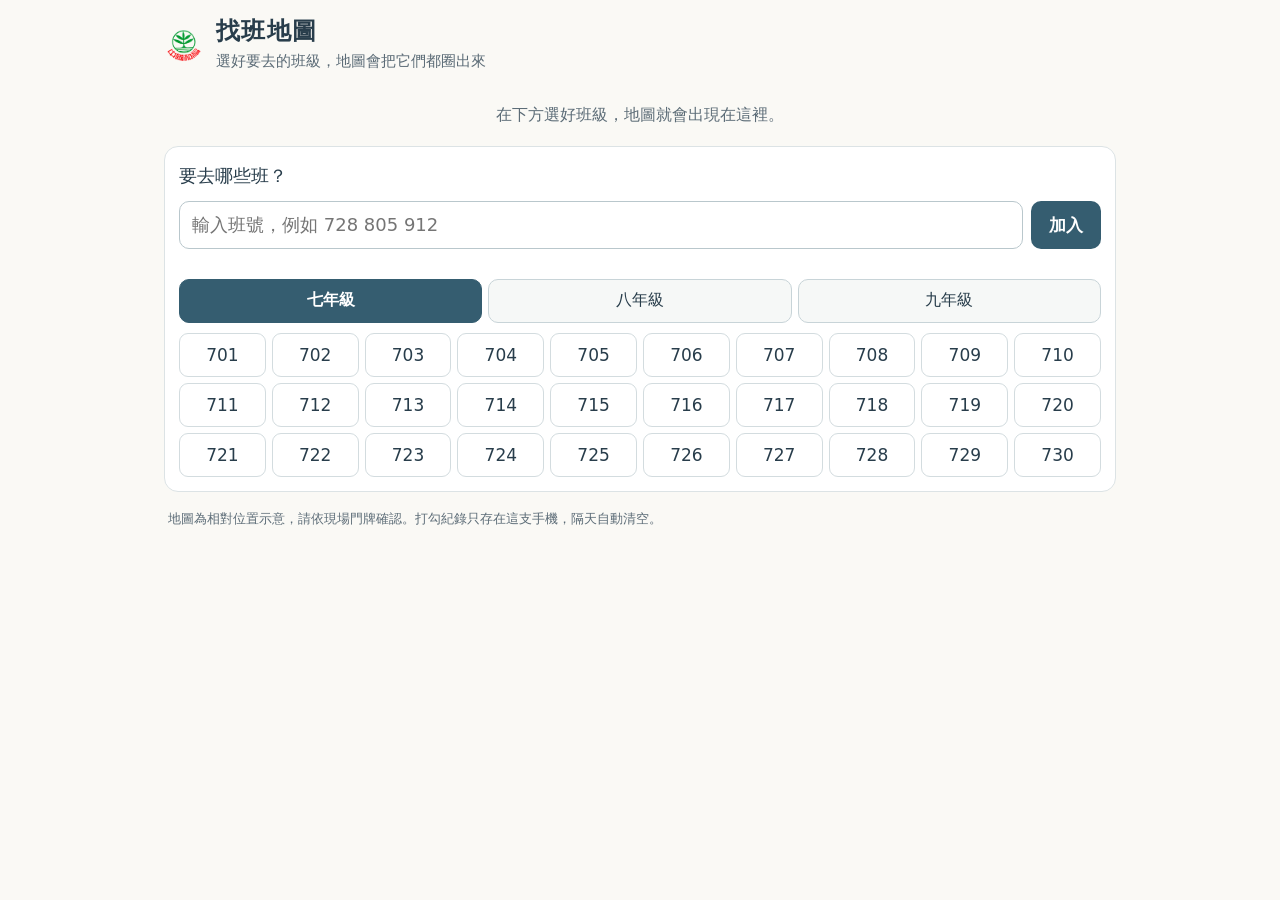
==== find.html @ 5dc1065a "Add files via upload" ====
<!doctype html>
<html lang="zh-Hant"><head><meta charset="utf-8"><meta name="viewport" content="width=device-width,initial-scale=1"><meta name="robots" content="noindex,nofollow"><title>找班地圖｜福和國中</title><link rel="stylesheet" href="style.css?v=find-v5-20261120"><link rel="stylesheet" href="find.css?v=find-v5-20261120"></head>
<body class="find-page">
<main>
<header class="find-header"><img src="assets/福和國中校徽.png" alt="" class="find-logo"><div><h1>找班地圖</h1><p>選好要去的班級，地圖會把它們都圈出來</p></div></header>



<section id="selected-panel" class="find-panel" aria-labelledby="selected-title" hidden>
 <div class="selected-head"><h2 id="selected-title" class="find-section-title">今天的班級</h2><span id="progress" class="progress"></span></div>
 <p class="hint">點班號可以打勾，去過的會變灰。</p>
 <div id="chips" class="chips"></div>
 <button type="button" id="clear-all" class="clear-all">全部清除</button>
</section>

<section id="maps" aria-label="班級位置地圖"></section>
<p id="empty" class="empty">在下方選好班級，地圖就會出現在這裡。</p>

<details id="picker" class="find-panel picker" open>
 <summary id="picker-summary" class="find-section-title">要去哪些班？</summary>
 <form id="class-form" class="class-form" autocomplete="off">
  <label for="class-input" class="sr-only">輸入班號</label>
  <input id="class-input" type="text" inputmode="numeric" placeholder="輸入班號，例如 728 805 912">
  <button type="submit">加入</button>
 </form>
 <p id="input-message" class="input-message" aria-live="polite"></p>
 <div class="grade-switch" role="tablist" aria-label="年級">
  <button type="button" data-grade="7" role="tab">七年級</button><button type="button" data-grade="8" role="tab">八年級</button><button type="button" data-grade="9" role="tab">九年級</button>
 </div>
 <div id="class-grid" class="class-grid"></div>
 <button type="button" id="done-picking" class="done-picking" hidden>完成，看地圖</button>
</details>
<p class="find-note">地圖為相對位置示意，請依現場門牌確認。打勾紀錄只存在這支手機，隔天自動清空。</p>
</main>
<script src="runtime/current.js?v=find-v5-20261120"></script>
<script src="assets/fonts/map-font.js?v=find-v5-20261120"></script>
<script src="map-theme.js?v=find-v5-20261120"></script>
<script src="map-view.js?v=find-v5-20261120"></script>
<script src="find.js?v=find-v5-20261120"></script>
</body></html>
---- style.css ----
:root{--ink:#283d4b;--muted:#5c6c77;--blue:#dfeaf0;--mint:#e2eee7;--lavender:#eeebf6;--paper:#faf9f5;--line:#dce3e5;--primary:#355d70;--green:#366454}*{box-sizing:border-box}[hidden]{display:none!important}body{margin:0;background:var(--paper);color:var(--ink);font:17px/1.65 system-ui,'Microsoft JhengHei',sans-serif}main{max-width:1400px;margin:auto;padding:0 32px}button,input,select{font:inherit}button{cursor:pointer;border:1px solid transparent;border-radius:12px;min-height:48px;padding:12px 20px;background:var(--primary);color:white;transition:background .15s,border-color .15s}button:hover{filter:brightness(.97)}button:focus-visible,input:focus-visible{outline:3px solid #678999;outline-offset:3px}button:disabled{opacity:.45;cursor:default}button:disabled:hover{filter:none}h1,h2,h3,p{margin-top:0}h2{font-size:1.4rem;line-height:1.4}h3{font-size:1.05rem}.site-header{display:flex;align-items:center;justify-content:space-between;gap:20px;padding:28px 0 24px;border-bottom:1px solid var(--line)}.school-brand{display:flex;align-items:center;gap:18px}.school-logo{width:58px;height:auto;object-fit:contain;flex:none;mix-blend-mode:multiply}.school-name{font-size:.85rem;letter-spacing:.1em;margin:0 0 3px;color:var(--muted)}h1{font-size:1.4rem;font-weight:650;letter-spacing:.06em;margin:0}.origin{display:flex;align-items:center;gap:9px;font-size:.85rem;margin:0;padding:9px 14px;border-radius:100px;background:var(--mint);white-space:nowrap}.origin-dot{width:7px;height:7px;background:#4b7664;border-radius:50%;flex:none}.notice{font-size:.78rem;color:#637079;padding:14px 0;margin:0}.notice span{display:inline-block;margin-right:8px;font-size:.73rem;border:1px solid #d8d4e3;border-radius:5px;padding:1px 7px;background:var(--lavender);color:#59556c}.panel{min-width:0;background:white;border:1px solid var(--line);border-radius:20px;padding:28px}.home-panel{max-width:980px;margin:20px auto 36px;padding:42px;background:transparent;border:none}.eyebrow{font-size:.82rem;letter-spacing:.15em;color:var(--green);font-weight:600;margin-bottom:12px}.home-panel h2{font-size:2.4rem;letter-spacing:.015em;margin-bottom:14px;font-weight:650}.intro{color:var(--muted);margin-bottom:32px;font-size:1rem}.type-options{display:grid;grid-template-columns:1fr 1fr;gap:22px}.type-card{text-align:left;display:flex;flex-direction:column;align-items:flex-start;border:1px solid #d0dfdf;border-radius:22px;padding:30px;color:var(--ink);min-height:280px;background:var(--blue)}.place-card{background:var(--mint);border-color:#d1e0d6}.card-icon{display:grid;place-items:center;width:58px;height:58px;background:#ffffff99;border-radius:16px;color:#365d70;margin-bottom:26px}.place-card .card-icon{color:#3d6957}.card-icon svg{width:38px;height:38px}.type-card strong{font-size:1.6rem;font-weight:650}.card-description{font-size:.9rem;color:#536773;margin-top:4px}.card-link{font-size:.9rem;color:#355668;margin-top:28px;display:flex;justify-content:space-between;align-items:center;width:100%;font-weight:600}.card-link span{font-size:1.4rem}.home-tip{font-size:.85rem;color:var(--muted);text-align:center;margin:24px 0 0}.secondary{background:#fff;color:var(--ink);border-color:var(--line);min-height:44px;padding:9px 16px;font-size:.9rem}.secondary:hover{background:#f1f5f6}#pick-screen{max-width:960px;margin:20px auto;padding:30px 36px}#back-types{margin-bottom:24px}#pick-title{font-size:1.7rem;margin-bottom:22px}.grade-tabs{display:flex;gap:8px;padding:6px;border-radius:14px;background:#f0f1f5;margin-bottom:26px}.grade-tabs button{flex:1;background:transparent;color:#56616f;min-width:0;border-radius:10px;padding:10px}.grade-tabs button[aria-pressed="true"]{background:white;color:#304e64;border-color:#d3dfe7;font-weight:650}label{display:block;font-size:.9rem;margin-bottom:8px;color:var(--muted)}input[type=search]{width:100%;padding:13px 16px;border:1px solid #cedadd;border-radius:12px;background:#fbfcfc;min-height:50px;color:var(--ink)}.destination-grid{display:grid;grid-template-columns:repeat(auto-fill,minmax(104px,1fr));gap:12px;margin:18px 0 28px}.destination-button{min-height:76px;padding:12px;background:#f6f8f9;color:#314d5d;border:1px solid #dce5e9;border-radius:14px;font-size:1.25rem;font-weight:550;overflow-wrap:anywhere}.destination-button:hover{background:#eaf1f4;border-color:#94b3c0}.destination-button[aria-pressed="true"]{background:#dcebe4;border-color:#618b79;outline:2px solid #a6c8b8;color:#234e3a}.place-grid{grid-template-columns:repeat(2,minmax(0,1fr))}.place-grid .destination-button{font-size:1rem;display:flex;align-items:center;gap:12px;text-align:left;font-weight:500;min-height:76px}.destination-icon{order:-1;display:grid;place-items:center;color:#536b83;background:#ebeaf5;border-radius:10px;min-width:38px;height:38px}.destination-icon svg{width:24px;height:24px}#destination-grid h3{color:var(--muted);margin:25px 0 5px;font-size:.9rem;letter-spacing:.08em}#selected-destination{font-weight:600;background:#f1f5f2;border-radius:12px;padding:14px 18px;margin:0 0 14px;color:#365a49}#go{width:100%;font-weight:600}.result-heading{display:flex;gap:20px;align-items:center;justify-content:space-between;margin:18px 0 22px}.result-heading .eyebrow{margin-bottom:6px}.result-heading h2{font-size:1.65rem;margin:0}.layout{display:grid;grid-template-columns:minmax(0,1fr) 280px;gap:20px;align-items:start}.map-panel{order:1;padding:24px}.directions-panel{order:2;padding:24px;font-size:.88rem}.directions-panel>h2{font-size:1.1rem}.directions-panel #steps h2{display:none}#steps ol{padding-left:22px;margin:0}#steps li{padding:0 0 14px 5px;color:#50616c}#steps li::marker{color:#537d74;font-weight:600}.note{color:var(--muted);font-size:.78rem;line-height:1.65}.site-footer{text-align:center;color:#7a858a;font-size:.76rem;letter-spacing:.08em;padding:36px 0 24px}#maps{min-width:0}#maps .map{position:relative;min-width:0;width:100%;aspect-ratio:5/4;overflow:hidden;border:1px solid var(--line);background:#fafbf8;border-radius:8px}#maps .map-stage{position:absolute;inset:0;transform-origin:center;user-select:none}#maps .map-stage img{width:100%;height:100%;display:block;object-fit:contain}#maps .map-stage svg{position:absolute;inset:0;width:100%;height:100%;pointer-events:none}#maps .map-toolbar{display:flex;gap:7px;align-items:center;flex-wrap:wrap;justify-content:flex-end;margin:0 0 14px}#maps .map-toolbar button{min-height:40px;padding:6px 12px;background:#f0f4f5;border-color:#dae3e6;color:#3c5968;font-size:.8rem}#maps .map-toolbar span{font-size:.78rem;color:var(--muted);min-width:42px;text-align:right}#maps .floor-tabs{display:flex;gap:8px;margin:0 0 16px;flex-wrap:wrap}#maps .floor-tabs button{padding:9px 20px;min-height:44px;background:var(--primary);color:white}#maps .floor-tabs button[aria-pressed="false"]{background:#eef2f6;color:#4b6071;border-color:#dce4ec}#maps .viewing-floor{font-weight:650;font-size:1rem;margin:0 0 12px}#maps .floor-panel>h3{display:none}#maps .map-start{font-size:.82rem;color:#326149;margin-bottom:8px}#maps .floor-panel>.note{margin-bottom:14px}#maps .next-floor{width:100%;margin-top:16px;background:#e2eee7;color:#285c47;border-color:#c4d9cd;font-weight:600}#maps .floor-panel[hidden]{display:none}#maps>section{max-width:100%}
@media(min-width:900px){body:has(#type-screen:not([hidden])) .school-logo{width:72px}body:has(#type-screen:not([hidden])) .site-header{padding-top:32px}}
@media(max-width:900px){main{padding:0 20px}.layout{grid-template-columns:1fr}.map-panel{order:1}.directions-panel{order:2}.home-panel{padding:32px 16px}.home-panel h2{font-size:2rem}.type-card{padding:24px;min-height:255px}.school-name{font-size:.75rem;letter-spacing:.03em}.site-header{gap:14px}.origin{font-size:.75rem;padding:8px 10px}.school-brand{gap:12px}}
@media(max-width:580px){body{font-size:16px}main{padding:0 16px}.site-header{padding:20px 0 16px;flex-wrap:wrap;gap:14px}.school-logo{width:48px}h1{font-size:1.22rem;letter-spacing:.04em}.origin{margin-left:60px;padding:5px 10px}.notice{font-size:.72rem;padding:12px 0}.home-panel{margin:14px 0;padding:20px 0}.home-panel h2{font-size:1.8rem}.intro{font-size:.9rem;margin-bottom:24px}.type-options{grid-template-columns:1fr;gap:16px}.type-card{min-height:180px;padding:24px;position:relative;padding-left:96px;justify-content:center}.card-icon{position:absolute;left:24px;top:27px;width:48px;height:48px;margin:0}.card-icon svg{width:30px;height:30px}.type-card strong{font-size:1.4rem}.card-description{font-size:.85rem}.card-link{margin-top:16px;font-size:.85rem}.home-tip{text-align:left;font-size:.78rem}.panel{padding:20px;border-radius:16px}#pick-screen{padding:20px;margin:8px 0}#pick-title{font-size:1.4rem}.destination-grid{grid-template-columns:repeat(3,minmax(0,1fr));gap:10px}.destination-button{min-height:65px;font-size:1.2rem;padding:8px}.place-grid{grid-template-columns:1fr}.place-grid .destination-button{font-size:1rem;padding:14px}.result-heading{align-items:flex-start;gap:14px;flex-direction:column;margin:12px 0 20px}.result-heading h2{font-size:1.4rem}.map-panel{padding:14px}.map-panel>h2{font-size:1.1rem}#maps .map-toolbar{justify-content:flex-start}#maps .floor-tabs button{padding:8px 18px}#maps .map-start{font-size:.78rem}#maps .floor-panel>.note{font-size:.72rem}.directions-panel{padding:20px}.site-footer{padding-top:28px}.grade-tabs button{padding:10px 6px;font-size:.95rem}#selected-destination{font-size:.95rem;padding:12px}.secondary{font-size:.85rem}}
@media(prefers-reduced-motion:reduce){*{transition:none!important}}
.school-logo{mix-blend-mode:normal}
---- find.css ----
/* 找班地圖（find.html）專用樣式 */
.find-page main{max-width:980px;margin:0 auto;padding:0 14px 32px}
.sr-only{position:absolute;width:1px;height:1px;overflow:hidden;clip:rect(0 0 0 0);white-space:nowrap}
.find-header{display:flex;align-items:center;gap:12px;padding:16px 0 10px}
.find-logo{width:40px;height:auto}
.find-header h1{margin:0;font-size:24px;line-height:1.3;color:var(--ink)}
.find-header p{margin:2px 0 0;font-size:15px;color:var(--muted)}
.find-panel{background:#fff;border:1px solid var(--line);border-radius:14px;padding:14px;margin:10px 0}
.find-section-title{margin:0 0 10px;font-size:18px;color:var(--ink)}
.class-form{display:flex;gap:8px}
.class-form input{flex:1;min-width:0;min-height:48px;padding:8px 12px;border:1.5px solid #b9c7cc;border-radius:10px;font-size:18px;color:var(--ink);background:#fff}
.class-form input:focus{outline:3px solid #bcd7e4;border-color:var(--primary)}
.class-form button{min-height:48px;padding:0 18px;border:none;border-radius:10px;background:var(--primary);color:#fff;font-size:17px;font-weight:600}
.input-message{min-height:1.4em;margin:6px 2px 4px;font-size:14px;color:#a33c2f}
.grade-switch{display:flex;gap:6px;margin:4px 0 10px}
.grade-switch button{flex:1;min-width:0;padding:0 4px;min-height:44px;border:1.5px solid #c8d4d8;border-radius:10px;background:#f6f8f7;color:var(--ink);font-size:16px}
.grade-switch button.is-active{background:var(--primary);border-color:var(--primary);color:#fff;font-weight:600}
.class-grid{display:grid;grid-template-columns:repeat(6,minmax(0,1fr));gap:6px}
.class-grid button{min-width:0;padding:0;min-height:44px;border:1.5px solid #d3dcdf;border-radius:9px;background:#fff;color:var(--ink);font-size:17px;font-variant-numeric:tabular-nums}
.class-grid button[aria-pressed="true"]{background:#c9473b;border-color:#c9473b;color:#fff;font-weight:700}
@media(min-width:700px){.class-grid{grid-template-columns:repeat(10,minmax(0,1fr))}}
.selected-head{display:flex;align-items:baseline;justify-content:space-between;gap:10px}
.selected-head .find-section-title{margin:0}
.progress{font-size:16px;font-weight:600;color:var(--green)}
.hint{margin:4px 0 10px;font-size:14px;color:var(--muted)}
.chips{display:flex;flex-wrap:wrap;gap:8px}
.chip{display:inline-flex;align-items:stretch;border:1.5px solid #c9473b;border-radius:999px;background:#fff4f2;overflow:hidden}
.chip-main{min-width:0;display:inline-flex;align-items:center;gap:6px;min-height:44px;padding:0 6px 0 12px;border:none;background:none;color:var(--ink);font-size:18px}
.chip-check{display:inline-grid;place-items:center;width:22px;height:22px;border:2px solid #c9473b;border-radius:6px;font-size:15px;font-weight:700;color:#fff}
.chip-name{font-weight:700;font-variant-numeric:tabular-nums}
.chip-floor{font-size:14px;color:var(--muted)}
.chip-remove{min-width:40px;padding:0;border:none;border-left:1px solid #f0c9c3;background:none;color:#8a5b55;font-size:20px}
.chip.is-visited{border-color:#b8c2c5;background:#eef1f1}
.chip.is-visited .chip-check{background:#6f8a7c;border-color:#6f8a7c}
.chip.is-visited .chip-name{color:#7b878c;text-decoration:line-through}
.chip.is-visited .chip-remove{border-left-color:#d6dcde}
.clear-all{margin-top:12px;min-height:40px;padding:0 14px;border:1px solid #c8d4d8;border-radius:9px;background:#fff;color:var(--muted);font-size:15px}
.floor-card{background:#fff;border:1px solid var(--line);border-radius:14px;padding:12px 10px;margin:12px 0}
.floor-head{display:flex;align-items:baseline;gap:12px;margin:0 2px 8px}
.floor-head h2{margin:0;font-size:26px;color:var(--primary);line-height:1}
.floor-list{margin:0;font-size:17px;font-weight:600;color:#c9473b;font-variant-numeric:tabular-nums}
#maps .map{touch-action:pan-y}
#maps .map-stage svg .find-mark{pointer-events:auto;cursor:pointer}
.find-ring{fill:rgba(201,71,59,.16);stroke:#c9473b;stroke-width:5}
.find-leader{stroke:#c9473b;stroke-width:3}
.find-badge{fill:#c9473b;stroke:#fff;stroke-width:3}
.find-badge-text{fill:#fff;font-size:28px;font-weight:700;font-family:system-ui,-apple-system,"PingFang TC","Microsoft JhengHei",sans-serif;pointer-events:none}
.find-mark.is-visited .find-ring{fill:rgba(111,138,124,.14);stroke:#8a9a92}
.find-mark.is-visited .find-leader{stroke:#8a9a92}
.find-mark.is-visited .find-badge{fill:#8a9a92}
.map-reset{position:absolute;right:8px;top:8px;z-index:2;min-height:40px;padding:0 14px;border:none;border-radius:999px;background:rgba(53,93,112,.9);color:#fff;font-size:15px;font-weight:600}
.empty{margin:18px 4px;font-size:16px;color:var(--muted);text-align:center}
.find-note{margin:16px 4px 0;font-size:13px;color:var(--muted)}
.picker>summary{list-style:none;cursor:pointer;margin:0}
.picker>summary::-webkit-details-marker{display:none}
.picker[open]>summary{margin-bottom:10px}
.picker.is-compact>summary{display:flex;align-items:center;justify-content:center;min-height:48px;margin:-2px 0;color:var(--primary);font-size:18px}
.picker.is-compact[open]>summary{justify-content:flex-start;margin-bottom:10px}
#maps:empty{display:none}
.done-picking{display:block;width:100%;min-height:52px;margin-top:14px;border:none;border-radius:12px;background:#2f6b55;color:#fff;font-size:18px;font-weight:600}
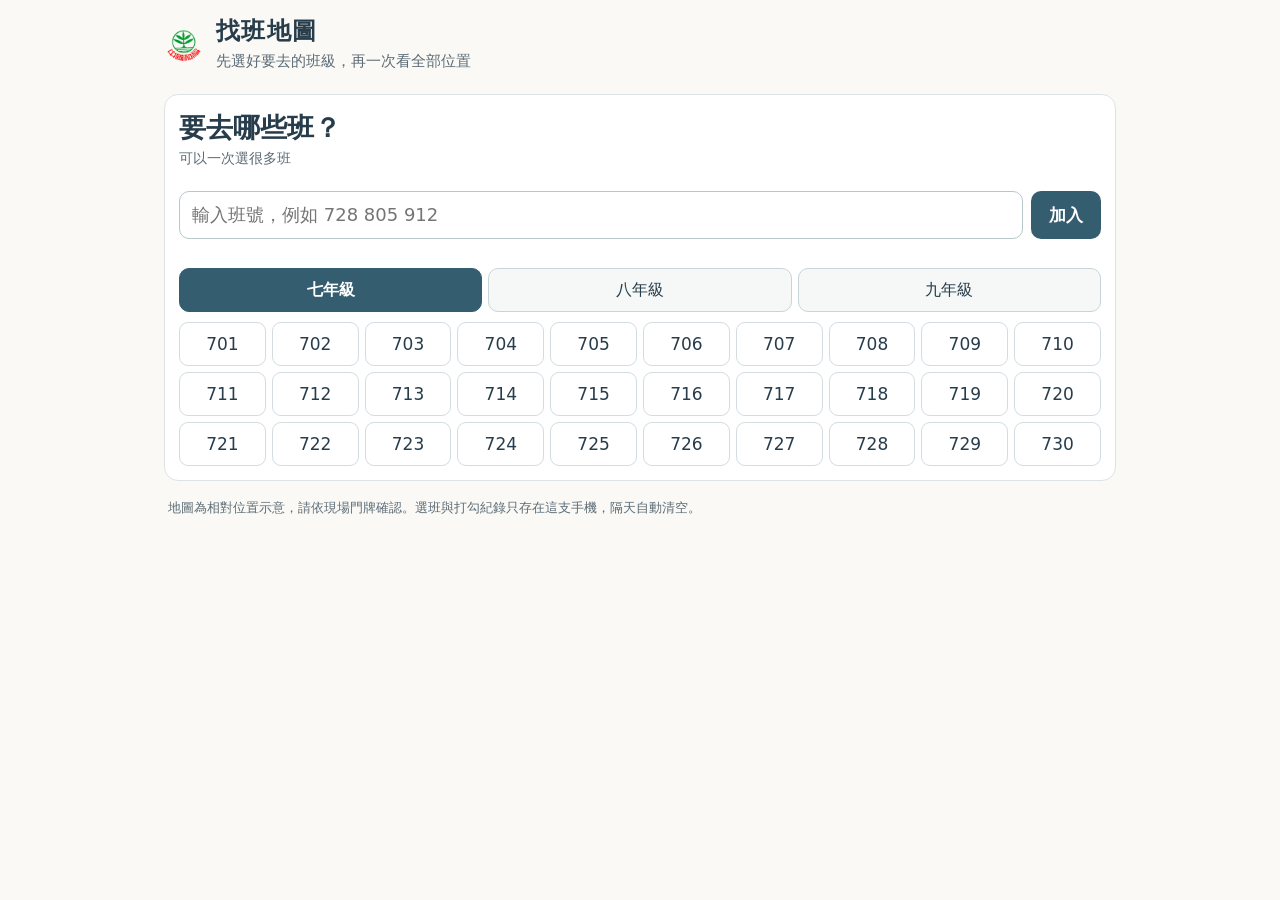
==== commit 52e1b996: "Add files via upload" ====
--- a/find.html
+++ b/find.html
@@ -1,40 +1,48 @@
 <!doctype html>
-<html lang="zh-Hant"><head><meta charset="utf-8"><meta name="viewport" content="width=device-width,initial-scale=1"><meta name="robots" content="noindex,nofollow"><title>找班地圖｜福和國中</title><link rel="stylesheet" href="style.css?v=find-v5-20261120"><link rel="stylesheet" href="find.css?v=find-v5-20261120"></head>
+<html lang="zh-Hant"><head><meta charset="utf-8"><meta name="viewport" content="width=device-width,initial-scale=1"><meta name="robots" content="noindex,nofollow"><title>找班地圖｜福和國中</title><link rel="stylesheet" href="style.css?v=find-v7-20261120"><link rel="stylesheet" href="find.css?v=find-v7-20261120"></head>
 <body class="find-page">
 <main>
-<header class="find-header"><img src="assets/福和國中校徽.png" alt="" class="find-logo"><div><h1>找班地圖</h1><p>選好要去的班級，地圖會把它們都圈出來</p></div></header>
+<header class="find-header"><img src="assets/福和國中校徽.png" alt="" class="find-logo"><div><h1>找班地圖</h1><p>先選好要去的班級，再一次看全部位置</p></div></header>
 
-
-
-<section id="selected-panel" class="find-panel" aria-labelledby="selected-title" hidden>
- <div class="selected-head"><h2 id="selected-title" class="find-section-title">今天的班級</h2><span id="progress" class="progress"></span></div>
- <p class="hint">點班號可以打勾，去過的會變灰。</p>
- <div id="chips" class="chips"></div>
- <button type="button" id="clear-all" class="clear-all">全部清除</button>
+<!-- 選班畫面：可以連續勾選多班，選完按「看地圖」 -->
+<section id="pick-view">
+ <section class="find-panel" aria-labelledby="pick-title">
+  <h2 id="pick-title" class="find-section-title">要去哪些班？<span class="pick-sub">可以一次選很多班</span></h2>
+  <form id="class-form" class="class-form" autocomplete="off">
+   <label for="class-input" class="sr-only">輸入班號</label>
+   <input id="class-input" type="text" inputmode="numeric" placeholder="輸入班號，例如 728 805 912">
+   <button type="submit">加入</button>
+  </form>
+  <p id="input-message" class="input-message" aria-live="polite"></p>
+  <div class="grade-switch" role="tablist" aria-label="年級">
+   <button type="button" data-grade="7" role="tab">七年級</button><button type="button" data-grade="8" role="tab">八年級</button><button type="button" data-grade="9" role="tab">九年級</button>
+  </div>
+  <div id="class-grid" class="class-grid"></div>
+ </section>
+ <div id="pick-bar" class="pick-bar" hidden>
+  <div class="pick-bar-info"><strong id="pick-count"></strong><span id="pick-list"></span></div>
+  <button type="button" id="pick-clear" class="pick-clear">清除</button>
+  <button type="button" id="show-maps" class="show-maps">看地圖 →</button>
+ </div>
 </section>
 
-<section id="maps" aria-label="班級位置地圖"></section>
-<p id="empty" class="empty">在下方選好班級，地圖就會出現在這裡。</p>
+<!-- 地圖畫面 -->
+<section id="map-view" hidden>
+ <section class="find-panel" aria-labelledby="selected-title">
+  <div class="selected-head"><h2 id="selected-title" class="find-section-title">今天的班級</h2><span id="progress" class="progress"></span></div>
+  <p class="hint">點班號可以打勾，去過的會變灰。</p>
+  <div id="chips" class="chips"></div>
+ </section>
+ <section id="maps" aria-label="班級位置地圖"></section>
+ <button type="button" id="edit-classes" class="edit-classes">＋ 新增或修改班級</button>
+ <button type="button" id="clear-all" class="clear-all">全部清除，重新選班</button>
+</section>
 
-<details id="picker" class="find-panel picker" open>
- <summary id="picker-summary" class="find-section-title">要去哪些班？</summary>
- <form id="class-form" class="class-form" autocomplete="off">
-  <label for="class-input" class="sr-only">輸入班號</label>
-  <input id="class-input" type="text" inputmode="numeric" placeholder="輸入班號，例如 728 805 912">
-  <button type="submit">加入</button>
- </form>
- <p id="input-message" class="input-message" aria-live="polite"></p>
- <div class="grade-switch" role="tablist" aria-label="年級">
-  <button type="button" data-grade="7" role="tab">七年級</button><button type="button" data-grade="8" role="tab">八年級</button><button type="button" data-grade="9" role="tab">九年級</button>
- </div>
- <div id="class-grid" class="class-grid"></div>
- <button type="button" id="done-picking" class="done-picking" hidden>完成，看地圖</button>
-</details>
-<p class="find-note">地圖為相對位置示意，請依現場門牌確認。打勾紀錄只存在這支手機，隔天自動清空。</p>
+<p class="find-note">地圖為相對位置示意，請依現場門牌確認。選班與打勾紀錄只存在這支手機，隔天自動清空。</p>
 </main>
-<script src="runtime/current.js?v=find-v5-20261120"></script>
-<script src="assets/fonts/map-font.js?v=find-v5-20261120"></script>
-<script src="map-theme.js?v=find-v5-20261120"></script>
-<script src="map-view.js?v=find-v5-20261120"></script>
-<script src="find.js?v=find-v5-20261120"></script>
+<script src="runtime/current.js?v=find-v7-20261120"></script>
+<script src="assets/fonts/map-font.js?v=find-v7-20261120"></script>
+<script src="map-theme.js?v=find-v7-20261120"></script>
+<script src="map-view.js?v=find-v7-20261120"></script>
+<script src="find.js?v=find-v7-20261120"></script>
 </body></html>
--- a/find.css
+++ b/find.css
@@ -58,3 +58,16 @@
 .picker.is-compact[open]>summary{justify-content:flex-start;margin-bottom:10px}
 #maps:empty{display:none}
 .done-picking{display:block;width:100%;min-height:52px;margin-top:14px;border:none;border-radius:12px;background:#2f6b55;color:#fff;font-size:18px;font-weight:600}
+/* 選班畫面：底部固定列，選完按「看地圖」 */
+.pick-sub{display:block;margin-top:2px;font-size:14px;font-weight:400;color:var(--muted)}
+body.has-pick-bar{padding-bottom:96px}
+.pick-bar{position:fixed;left:0;right:0;bottom:0;z-index:20;display:flex;align-items:center;gap:8px;padding:10px 14px calc(10px + env(safe-area-inset-bottom));background:#fff;border-top:1px solid var(--line);box-shadow:0 -4px 14px rgba(40,61,75,.12)}
+.pick-bar-info{flex:1;min-width:0;display:flex;flex-direction:column;line-height:1.35}
+.pick-bar-info strong{font-size:17px;color:#c9473b}
+.pick-bar-info span{font-size:14px;color:var(--muted);white-space:nowrap;overflow:hidden;text-overflow:ellipsis;font-variant-numeric:tabular-nums}
+.pick-clear{flex:none;min-height:48px;min-width:0;padding:0 12px;border:1px solid #c8d4d8;border-radius:10px;background:#fff;color:var(--muted);font-size:15px}
+.show-maps{flex:none;min-height:48px;min-width:0;padding:0 18px;border:none;border-radius:10px;background:#2f6b55;color:#fff;font-size:18px;font-weight:600}
+.edit-classes{display:block;width:100%;min-height:52px;margin:14px 0 8px;border:2px solid var(--primary);border-radius:12px;background:#fff;color:var(--primary);font-size:18px;font-weight:600}
+#map-view .clear-all{display:block;margin:6px auto 0}
+@media(min-width:700px){.pick-bar{left:50%;right:auto;width:min(980px,100%);transform:translateX(-50%);border-radius:14px 14px 0 0}}
+.grade-count{display:inline-grid;place-items:center;min-width:22px;height:22px;margin-left:6px;padding:0 6px;border-radius:999px;background:#c9473b;color:#fff;font-size:13px;font-weight:700;vertical-align:1px}
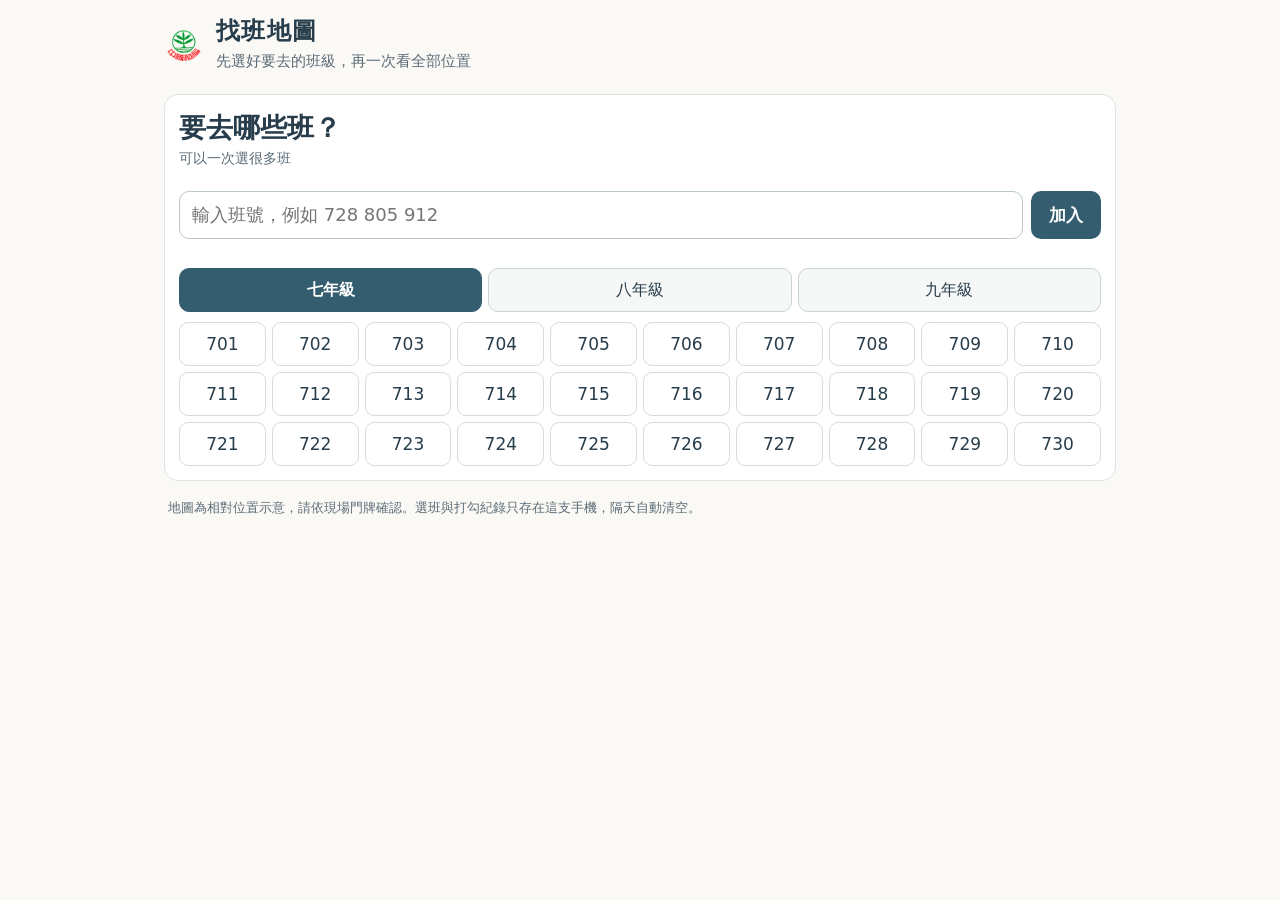
==== commit d5139926: "Add files via upload" ====
--- a/find.html
+++ b/find.html
@@ -1,5 +1,5 @@
 <!doctype html>
-<html lang="zh-Hant"><head><meta charset="utf-8"><meta name="viewport" content="width=device-width,initial-scale=1"><meta name="robots" content="noindex,nofollow"><title>找班地圖｜福和國中</title><link rel="stylesheet" href="style.css?v=find-v7-20261120"><link rel="stylesheet" href="find.css?v=find-v7-20261120"></head>
+<html lang="zh-Hant"><head><meta charset="utf-8"><meta name="viewport" content="width=device-width,initial-scale=1"><meta name="robots" content="noindex,nofollow"><title>找班地圖｜福和國中</title><link rel="stylesheet" href="style.css?v=find-v9-20261120"><link rel="stylesheet" href="find.css?v=find-v9-20261120"></head>
 <body class="find-page">
 <main>
 <header class="find-header"><img src="assets/福和國中校徽.png" alt="" class="find-logo"><div><h1>找班地圖</h1><p>先選好要去的班級，再一次看全部位置</p></div></header>
@@ -40,9 +40,9 @@
 
 <p class="find-note">地圖為相對位置示意，請依現場門牌確認。選班與打勾紀錄只存在這支手機，隔天自動清空。</p>
 </main>
-<script src="runtime/current.js?v=find-v7-20261120"></script>
-<script src="assets/fonts/map-font.js?v=find-v7-20261120"></script>
-<script src="map-theme.js?v=find-v7-20261120"></script>
-<script src="map-view.js?v=find-v7-20261120"></script>
-<script src="find.js?v=find-v7-20261120"></script>
+<script src="runtime/current.js?v=find-v9-20261120"></script>
+<script src="assets/fonts/map-font.js?v=find-v9-20261120"></script>
+<script src="map-theme.js?v=find-v9-20261120"></script>
+<script src="map-view.js?v=find-v9-20261120"></script>
+<script src="find.js?v=find-v9-20261120"></script>
 </body></html>
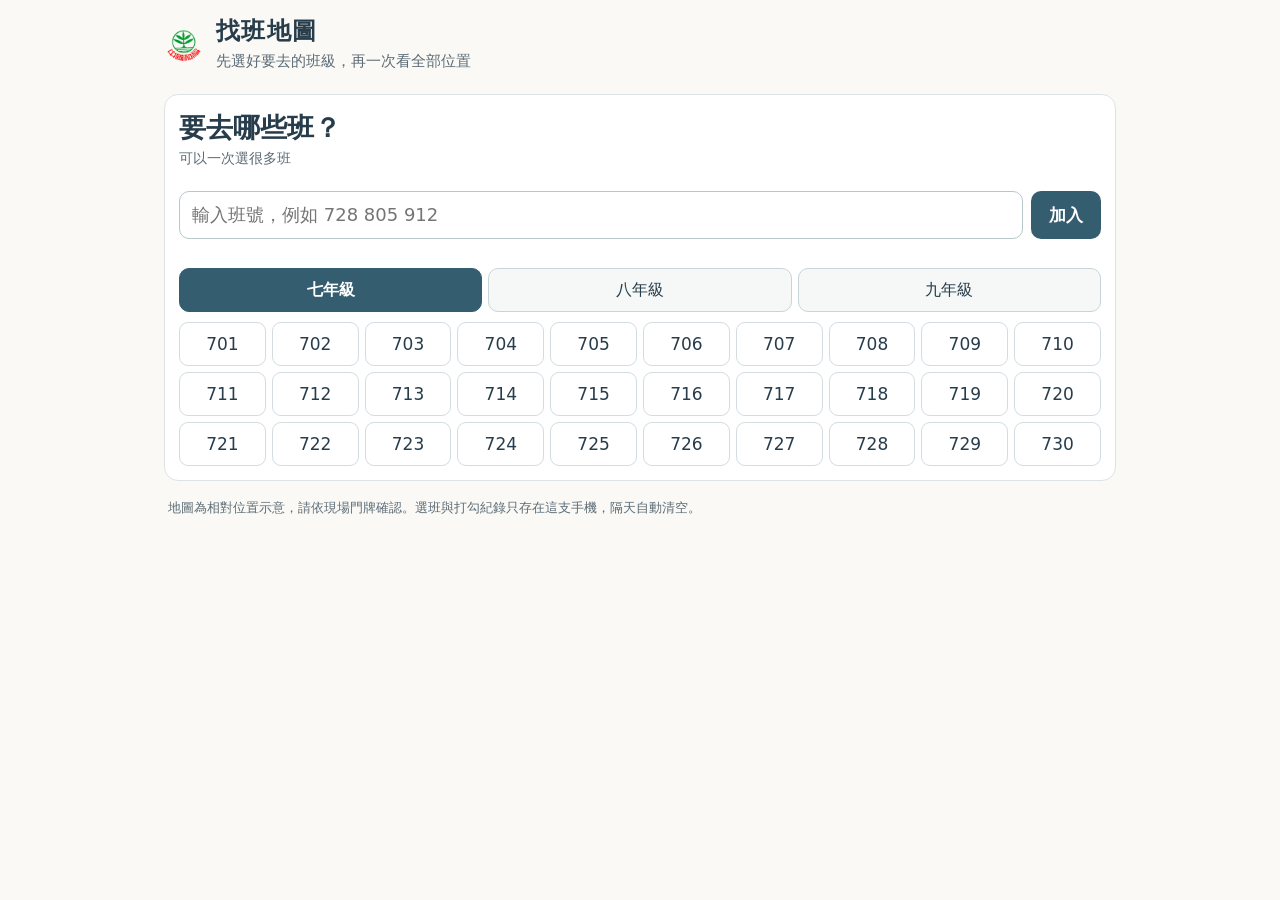
==== commit f41aa955: "Add files via upload" ====
--- a/find.html
+++ b/find.html
@@ -1,5 +1,5 @@
 <!doctype html>
-<html lang="zh-Hant"><head><meta charset="utf-8"><meta name="viewport" content="width=device-width,initial-scale=1"><meta name="robots" content="noindex,nofollow"><title>找班地圖｜福和國中</title><link rel="stylesheet" href="style.css?v=find-v9-20261120"><link rel="stylesheet" href="find.css?v=find-v9-20261120"></head>
+<html lang="zh-Hant"><head><meta charset="utf-8"><meta name="viewport" content="width=device-width,initial-scale=1"><meta name="robots" content="noindex,nofollow"><title>找班地圖｜福和國中</title><link rel="stylesheet" href="style.css?v=find-v13-20261123"><link rel="stylesheet" href="find.css?v=find-v13-20261123"></head>
 <body class="find-page">
 <main>
 <header class="find-header"><img src="assets/福和國中校徽.png" alt="" class="find-logo"><div><h1>找班地圖</h1><p>先選好要去的班級，再一次看全部位置</p></div></header>
@@ -40,9 +40,9 @@
 
 <p class="find-note">地圖為相對位置示意，請依現場門牌確認。選班與打勾紀錄只存在這支手機，隔天自動清空。</p>
 </main>
-<script src="runtime/current.js?v=find-v9-20261120"></script>
-<script src="assets/fonts/map-font.js?v=find-v9-20261120"></script>
-<script src="map-theme.js?v=find-v9-20261120"></script>
-<script src="map-view.js?v=find-v9-20261120"></script>
-<script src="find.js?v=find-v9-20261120"></script>
+<script src="runtime/current.js?v=find-v13-20261123"></script>
+<script src="assets/fonts/map-font.js?v=find-v13-20261123"></script>
+<script src="map-theme.js?v=find-v13-20261123"></script>
+<script src="map-view.js?v=find-v13-20261123"></script>
+<script src="find.js?v=find-v13-20261123"></script>
 </body></html>
--- a/find.css
+++ b/find.css
@@ -71,3 +71,25 @@
 #map-view .clear-all{display:block;margin:6px auto 0}
 @media(min-width:700px){.pick-bar{left:50%;right:auto;width:min(980px,100%);transform:translateX(-50%);border-radius:14px 14px 0 0}}
 .grade-count{display:inline-grid;place-items:center;min-width:22px;height:22px;margin-left:6px;padding:0 6px;border-radius:999px;background:#c9473b;color:#fff;font-size:13px;font-weight:700;vertical-align:1px}
+/* 地圖：自動對準班級＋全螢幕（2026-11-23） */
+.find-map{position:relative;width:100%;aspect-ratio:5/4;overflow:hidden;border:1px solid var(--line);border-radius:8px;background:#fafbf8;cursor:zoom-in}
+.find-map.is-large{aspect-ratio:auto;width:100%;height:100%;cursor:grab}
+.find-map-stage{position:absolute;inset:0;transform-origin:center;user-select:none}
+.find-map-stage img{width:100%;height:100%;display:block;object-fit:contain}
+.find-map-stage svg{position:absolute;inset:0;width:100%;height:100%;pointer-events:none}
+.find-map-stage svg .find-mark{pointer-events:auto;cursor:pointer}
+.find-map-controls{position:absolute;top:8px;right:8px;z-index:3;display:flex;gap:6px}
+.find-map-btn{display:inline-flex;align-items:center;gap:5px;min-height:40px;padding:0 12px;border:1.5px solid #9fb4bd;border-radius:999px;background:rgba(255,255,255,.94);color:var(--primary);font-size:15px;font-weight:600;box-shadow:0 2px 6px rgba(40,61,75,.18)}
+.find-map-btn.is-primary{background:#2f6b55;border-color:#2f6b55;color:#fff}
+.find-map-btn[hidden]{display:none}
+.find-full{position:fixed;inset:0;width:100vw;height:100vh;height:100dvh;max-width:none;max-height:none;margin:0;padding:10px 10px calc(10px + env(safe-area-inset-bottom));border:none;background:#fffefb;color:var(--ink);overflow:hidden}
+.find-full[open]{display:flex;flex-direction:column;gap:6px}
+.find-full::backdrop{background:#263d4b}
+.find-full-head{display:flex;align-items:center;justify-content:space-between;gap:10px;flex:none}
+.find-full-head h2{margin:0;display:flex;align-items:baseline;gap:10px;min-width:0}
+.find-full-floor{font-size:26px;color:var(--primary);line-height:1}
+.find-full-list{font-size:17px;color:#c9473b;font-weight:600;white-space:nowrap;overflow:hidden;text-overflow:ellipsis}
+.find-full-close{flex:none;min-height:44px;padding:0 18px;border:none;border-radius:10px;background:var(--primary);color:#fff;font-size:17px;font-weight:600}
+.find-full-hint{flex:none;margin:0;font-size:14px;color:var(--muted)}
+.find-full-body{flex:1;min-height:0}
+@media(orientation:landscape){.find-full-hint{display:none}}
